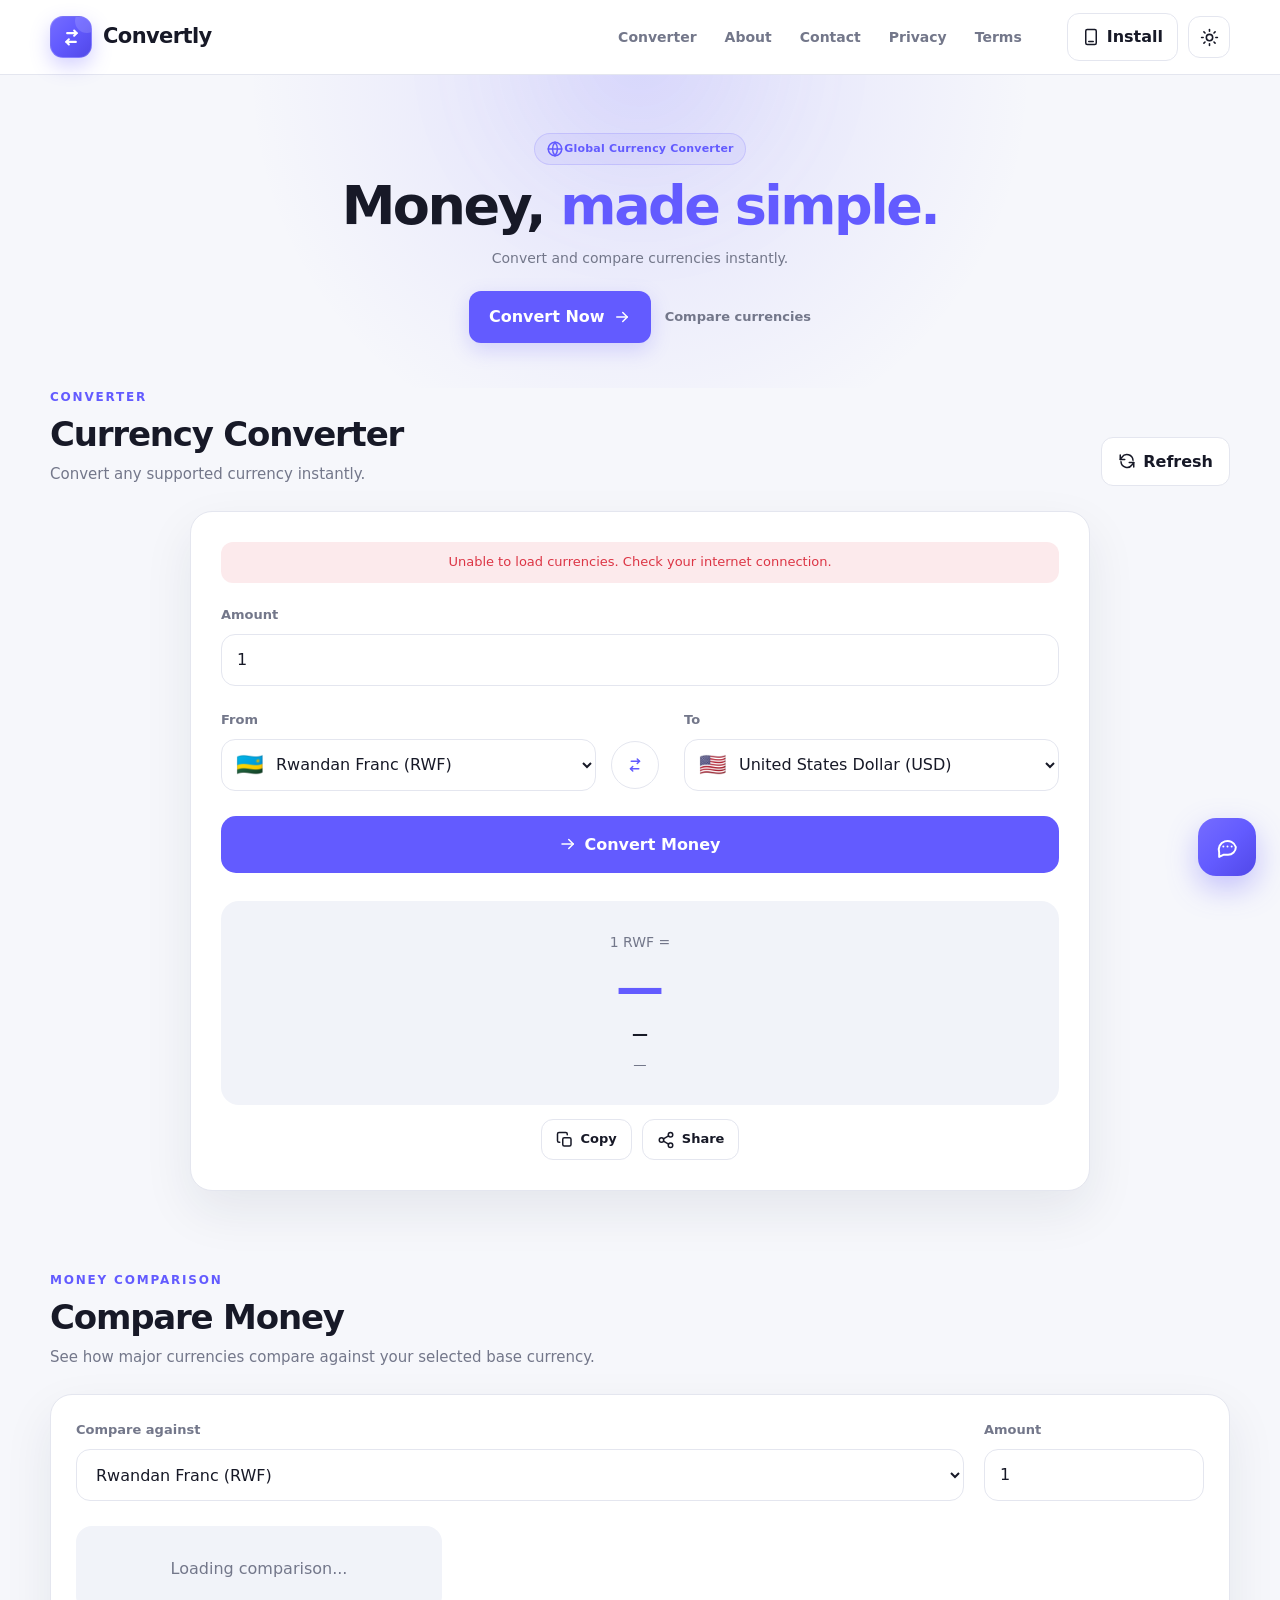
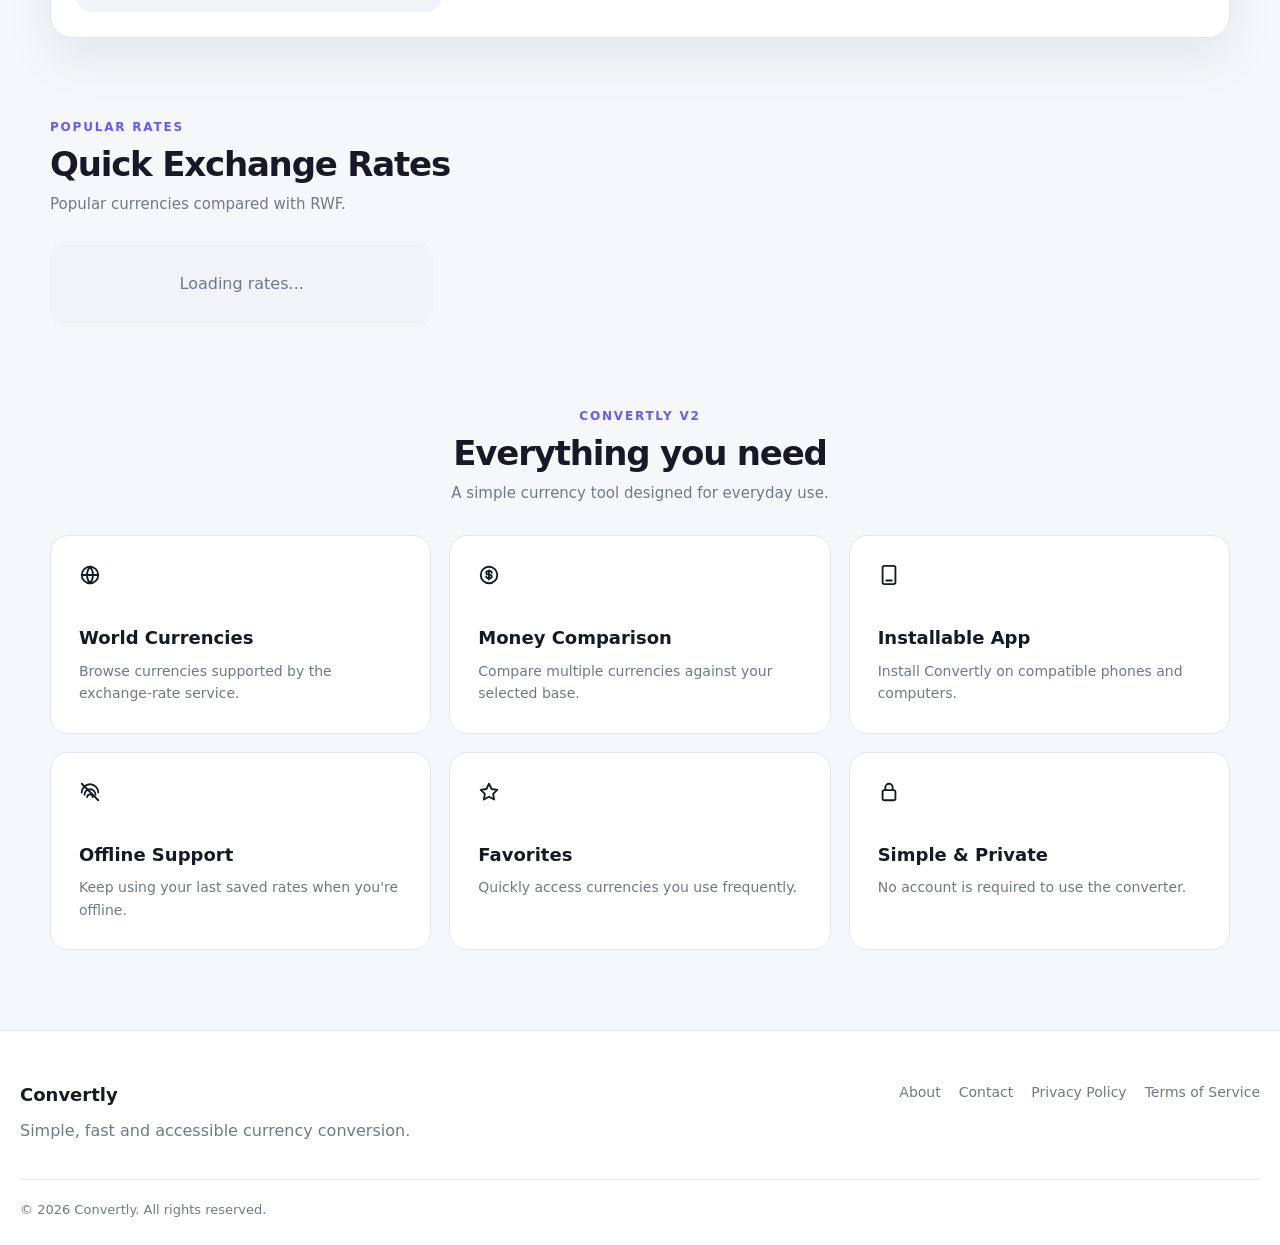
==== index.html @ 61e35a3c "Add files via upload" ====
<!DOCTYPE html>
<html lang="en">
<head>
    <meta charset="UTF-8">
    <meta
        name="viewport"
        content="width=device-width, initial-scale=1.0"
    >

    <title>Convertly — Currency Converter</title>

    <meta
        name="description"
        content="Convert currencies, compare money values and use Convertly offline."
    >

    <meta name="theme-color" content="#635bff">

    <link rel="manifest" href="manifest.json">
    <link rel="stylesheet" href="style.css">
    <link rel="icon" type="image/svg+xml" href="logo.svg">
<link rel="apple-touch-icon" href="logo.svg">


</head>

<body>

    <!-- =========================================================
         HEADER
    ========================================================== -->

    <header class="navbar">

        <div class="nav-container">

            <a href="#" class="brand">

                <span class="brand-icon">

                    <!-- Exchange Icon -->
                    <svg
                        class="icon"
                        viewBox="0 0 24 24"
                        aria-hidden="true"
                    >
                        <path d="M7 7h11l-3-3"></path>
                        <path d="M18 7l-3 3"></path>
                        <path d="M17 17H6l3 3"></path>
                        <path d="M6 17l3-3"></path>
                    </svg>

                </span>

                <span>Convertly</span>

            </a>


            <nav class="nav-links" aria-label="Main navigation">

                <nav class="nav-links" aria-label="Main navigation">
    <a href="index.html">Converter</a>
    <a href="about.html">About</a>
    <a href="contact.html">Contact</a>
    <a href="privacy.html">Privacy</a>
    <a href="terms.html">Terms</a>
</nav>

            </nav>


            <div class="nav-actions">

                <!-- Install -->

                <button
    id="installButton"
    class="install-btn"
    hidden
    type="button"
    aria-label="Install Convertly"
>
    <svg
        class="icon"
        viewBox="0 0 24 24"
        fill="none"
        stroke="currentColor"
        stroke-width="2"
        stroke-linecap="round"
        stroke-linejoin="round"
        aria-hidden="true"
    >
        <rect x="5" y="2" width="14" height="20" rx="2"></rect>
        <path d="M9 18h6"></path>
    </svg>
<link rel="manifest" href="manifest.json">
    <span>Install</span>
</button>


                <!-- Dark Mode -->
<button
    id="themeButton"
    class="icon-button"
    type="button"
    aria-label="Toggle dark mode"
    title="Toggle dark mode"
>
    <svg
        class="theme-icon theme-sun"
        viewBox="0 0 24 24"
        aria-hidden="true"
    >
        <circle cx="12" cy="12" r="4"></circle>

        <path d="M12 2v2"></path>
        <path d="M12 20v2"></path>
        <path d="m4.93 4.93 1.41 1.41"></path>
        <path d="m17.66 17.66 1.41 1.41"></path>
        <path d="M2 12h2"></path>
        <path d="M20 12h2"></path>
        <path d="m6.34 17.66-1.41 1.41"></path>
        <path d="m19.07 4.93-1.41 1.41"></path>
    </svg>

    <svg
        class="theme-icon theme-moon"
        viewBox="0 0 24 24"
        aria-hidden="true"
    >
        <path
            d="M21 12.79A9 9 0 1 1 11.21 3
            7 7 0 0 0 21 12.79Z"
        ></path>
    </svg>
</button>
        </div>

    </header>


    <!-- =========================================================
         HERO
    ========================================================== -->

    <section class="hero">

        <div class="hero-content">

            <span class="hero-badge">

                <!-- Globe Icon -->

                <svg
                    class="icon"
                    viewBox="0 0 24 24"
                    aria-hidden="true"
                >
                    <circle
                        cx="12"
                        cy="12"
                        r="9"
                    ></circle>

                    <path d="M3 12h18"></path>

                    <path
                        d="M12 3a14 14 0 0 1 0 18"
                    ></path>

                    <path
                        d="M12 3a14 14 0 0 0 0 18"
                    ></path>
                </svg>

                <span>
                    Global Currency Converter
                </span>

            </span>


            <h1>
                Money,
                <span>made simple.</span>
            </h1>


            <p>
                Convert and compare currencies instantly.
            </p>


            <div class="hero-actions">

                <a
                    href="#converter"
                    class="hero-button"
                >

                    <span>
                        Convert Now
                    </span>

                    <!-- Arrow -->

                    <svg
                        class="icon"
                        viewBox="0 0 24 24"
                        aria-hidden="true"
                    >
                        <path d="M5 12h14"></path>
                        <path d="m13 6 6 6-6 6"></path>
                    </svg>

                </a>


                <a
                    href="#comparison"
                    class="hero-link"
                >
                    Compare currencies
                </a>

            </div>

        </div>

    </section>


    <!-- =========================================================
         MAIN
    ========================================================== -->

    <main>


        <!-- =====================================================
             CONVERTER
        ====================================================== -->

        <section
            id="converter"
            class="section"
        >

            <div class="section-heading">

                <div>

                    <span class="section-label">
                        CONVERTER
                    </span>

                    <h2>
                        Currency Converter
                    </h2>

                    <p>
                        Convert any supported currency instantly.
                    </p>

                </div>


                <!-- Refresh -->

                <button
                    id="refreshButton"
                    class="secondary-button"
                    type="button"
                >

                    <svg
                        class="icon"
                        viewBox="0 0 24 24"
                        aria-hidden="true"
                    >
                        <path
                            d="M20 11a8.1 8.1 0 0 0-14.8-4L3 10"
                        ></path>

                        <path d="M3 4v6h6"></path>

                        <path
                            d="M4 13a8.1 8.1 0 0 0 14.8 4L21 14"
                        ></path>

                        <path d="M21 20v-6h-6"></path>
                    </svg>

                    <span>
                        Refresh
                    </span>

                </button>

            </div>


            <div class="converter-card">


                <!-- STATUS -->

                <div
                    id="status"
                    class="status"
                    aria-live="polite"
                >
                    Loading currencies...
                </div>


                <!-- AMOUNT -->

                <div class="input-group">

                    <label for="amount">
                        Amount
                    </label>

                    <input
                        id="amount"
                        type="number"
                        min="0"
                        step="any"
                        value="1"
                        placeholder="Enter amount"
                        autocomplete="off"
                    >

                </div>


                <!-- CURRENCY ROW -->

                <div class="currency-row">


                    <!-- FROM -->

                    <div class="currency-box">

                        <label for="fromCurrency">
                            From
                        </label>

                        <div class="currency-select">

                            <span
                                id="fromFlag"
                                class="currency-flag"
                                aria-hidden="true"
                            >
                                🇷🇼
                            </span>

                            <select id="fromCurrency">

                                <option value="RWF">
                                    Rwandan Franc (RWF)
                                </option>

                            </select>

                        </div>

                    </div>


                    <!-- SWAP -->

                    <button
                        id="swapButton"
                        class="swap-button"
                        type="button"
                        aria-label="Swap currencies"
                        title="Swap currencies"
                    >

                        <svg
                            class="icon"
                            viewBox="0 0 24 24"
                            aria-hidden="true"
                        >

                            <path
                                d="M7 7h11l-3-3"
                            ></path>

                            <path
                                d="M18 7l-3 3"
                            ></path>

                            <path
                                d="M17 17H6l3 3"
                            ></path>

                            <path
                                d="M6 17l3-3"
                            ></path>

                        </svg>

                    </button>


                    <!-- TO -->

                    <div class="currency-box">

                        <label for="toCurrency">
                            To
                        </label>

                        <div class="currency-select">

                            <span
                                id="toFlag"
                                class="currency-flag"
                                aria-hidden="true"
                            >
                                🇺🇸
                            </span>

                            <select id="toCurrency">

                                <option value="USD">
                                    United States Dollar (USD)
                                </option>

                            </select>

                        </div>

                    </div>

                </div>


                <!-- CONVERT BUTTON -->

                <button
                    id="convertButton"
                    class="primary-button"
                    type="button"
                >

                    <svg
                        class="icon"
                        viewBox="0 0 24 24"
                        aria-hidden="true"
                    >
                        <path d="M4 12h15"></path>
                        <path d="m13 6 6 6-6 6"></path>
                    </svg>

                    <span>
                        Convert Money
                    </span>

                </button>


                <!-- RESULT -->

                <div class="result-card">

                    <span id="resultLabel">
                        1 RWF =
                    </span>

                    <strong id="result">
                        —
                    </strong>

                    <span
                        id="rate"
                        class="rate-text"
                    >
                        —
                    </span>

                    <small id="updated">
                        —
                    </small>

                </div>


                <!-- COPY / SHARE -->

                <div class="result-actions">


                    <!-- Copy -->

                    <button
                        id="copyButton"
                        class="small-button"
                        type="button"
                    >

                        <svg
                            class="icon"
                            viewBox="0 0 24 24"
                            aria-hidden="true"
                        >
                            <rect
                                x="9"
                                y="9"
                                width="11"
                                height="11"
                                rx="2"
                            ></rect>

                            <path
                                d="M5 15H4a2 2 0 0 1-2-2V4
                                a2 2 0 0 1 2-2h9
                                a2 2 0 0 1 2 2v1"
                            ></path>
                        </svg>

                        <span>
                            Copy
                        </span>

                    </button>


                    <!-- Share -->

                    <button
                        id="shareButton"
                        class="small-button"
                        type="button"
                    >

                        <svg
                            class="icon"
                            viewBox="0 0 24 24"
                            aria-hidden="true"
                        >

                            <circle
                                cx="18"
                                cy="5"
                                r="3"
                            ></circle>

                            <circle
                                cx="6"
                                cy="12"
                                r="3"
                            ></circle>

                            <circle
                                cx="18"
                                cy="19"
                                r="3"
                            ></circle>

                            <path
                                d="m8.6 13.5 6.8 4"
                            ></path>

                            <path
                                d="m15.4 6.5-6.8 4"
                            ></path>

                        </svg>

                        <span>
                            Share
                        </span>

                    </button>

                </div>

            </div>

        </section>
<!-- AI Currency Assistant -->
<button
    id="chatToggle"
    class="chat-toggle"
    type="button"
    aria-label="Open Currency Assistant"
    title="Currency Assistant"
>
    <svg viewBox="0 0 24 24" aria-hidden="true">
        <path d="M20 11.5a7.5 7.5 0 0 1-7.5 7.5H8l-4 2v-4.2A7.5 7.5 0 1 1 20 11.5Z"></path>
        <path d="M8 11h.01"></path>
        <path d="M12 11h.01"></path>
        <path d="M16 11h.01"></path>
    </svg>
</button>

<aside
    id="chatbot"
    class="chatbot"
    aria-label="Global Currency Assistant"
    aria-hidden="true"
>
    <div class="chat-header">
        <div class="chat-header-info">
            <div class="chat-avatar">GC</div>
            <div>
                <strong>Currency Assistant</strong>
                <span>Live currency help</span>
            </div>
        </div>

        <button
            id="chatClose"
            class="chat-close"
            type="button"
            aria-label="Close chat"
        >
            <svg viewBox="0 0 24 24" aria-hidden="true">
                <path d="M6 6l12 12"></path>
                <path d="M18 6L6 18"></path>
            </svg>
        </button>
    </div>

    <div
        id="chatMessages"
        class="chat-messages"
        aria-live="polite"
    >
        <div class="chat-message bot">
            <div class="message-avatar">GC</div>
            <div class="message-content">
                <p>
                    Hello. I'm your Currency Assistant.
                    Ask me something like:
                </p>

                <div class="quick-question-list">
                    <button type="button" data-question="100 USD to RWF">
                        100 USD to RWF
                    </button>

                    <button type="button" data-question="What is EUR?">
                        What is EUR?
                    </button>

                    <button
                        type="button"
                        data-question="What is the currency of Japan?"
                    >
                        Currency of Japan
                    </button>

                    <button
                        type="button"
                        data-question="How do exchange rates work?"
                    >
                        How do exchange rates work?
                    </button>
                </div>
            </div>
        </div>
    </div>

    <div class="chat-input-area">
        <form id="chatForm" class="chat-form">
            <input
                id="chatInput"
                type="text"
                placeholder="Ask about currencies..."
                autocomplete="off"
                maxlength="500"
            />

            <button
                id="chatSend"
                type="submit"
                aria-label="Send message"
                title="Send message"
            >
                <svg viewBox="0 0 24 24" aria-hidden="true">
                    <path d="M22 2 11 13"></path>
                    <path d="m22 2-7 20-4-9-9-4Z"></path>
                </svg>
            </button>
        </form>

        <div class="chat-powered">
            Global Currency Converter
        </div>
    </div>
</aside>

        <!-- =====================================================
             MONEY COMPARISON
        ====================================================== -->

        <section
            id="comparison"
            class="section"
        >

            <div class="section-heading">

                <div>

                    <span class="section-label">
                        MONEY COMPARISON
                    </span>

                    <h2>
                        Compare Money
                    </h2>

                    <p>
                        See how major currencies compare against
                        your selected base currency.
                    </p>

                </div>

            </div>


            <div class="comparison-card">


                <div class="comparison-toolbar">


                    <!-- Comparison Currency -->

                    <div class="comparison-base">

                        <label for="comparisonCurrency">
                            Compare against
                        </label>

                        <div class="comparison-select-wrapper">

                            <select id="comparisonCurrency">

                                <option value="RWF">
                                    Rwandan Franc (RWF)
                                </option>

                            </select>

                        </div>

                    </div>


                    <!-- Comparison Amount -->

                    <div class="comparison-amount">

                        <label for="comparisonAmount">
                            Amount
                        </label>

                        <input
                            id="comparisonAmount"
                            type="number"
                            min="0"
                            step="any"
                            value="1"
                            placeholder="Enter amount"
                            autocomplete="off"
                        >

                    </div>

                </div>


                <div
                    id="comparisonGrid"
                    class="comparison-grid"
                >

                    <div class="loading-card">
                        Loading comparison...
                    </div>

                </div>

            </div>

        </section>


        <!-- =====================================================
             QUICK RATES
        ====================================================== -->

        <section
            id="rates"
            class="section"
        >

            <div class="section-heading">

                <div>

                    <span class="section-label">
                        POPULAR RATES
                    </span>

                    <h2>
                        Quick Exchange Rates
                    </h2>

                    <p>
                        Popular currencies compared with RWF.
                    </p>

                </div>

            </div>


            <div
                id="quickRates"
                class="quick-rates-grid"
            >

                <div class="loading-card">
                    Loading rates...
                </div>

            </div>

        </section>


        <!-- =====================================================
             FEATURES
        ====================================================== -->

        <section class="section features-section">


            <div class="section-heading centered">

                <span class="section-label">
                    CONVERTLY V2
                </span>

                <h2>
                    Everything you need
                </h2>

                <p>
                    A simple currency tool designed for everyday use.
                </p>

            </div>


            <div class="features-grid">


                <!-- World Currencies -->

                <article class="feature-card">

                    <span class="feature-icon">

                        <svg
                            class="icon"
                            viewBox="0 0 24 24"
                            aria-hidden="true"
                        >

                            <circle
                                cx="12"
                                cy="12"
                                r="9"
                            ></circle>

                            <path d="M3 12h18"></path>

                            <path
                                d="M12 3a14 14 0 0 1 0 18"
                            ></path>

                            <path
                                d="M12 3a14 14 0 0 0 0 18"
                            ></path>

                        </svg>

                    </span>

                    <h3>
                        World Currencies
                    </h3>

                    <p>
                        Browse currencies supported by the
                        exchange-rate service.
                    </p>

                </article>


                <!-- Money Comparison -->

                <article class="feature-card">

                    <span class="feature-icon">

                        <svg
                            class="icon"
                            viewBox="0 0 24 24"
                            aria-hidden="true"
                        >

                            <circle
                                cx="12"
                                cy="12"
                                r="9"
                            ></circle>

                            <path d="M12 7v10"></path>

                            <path
                                d="M15 9.5c0-1.1-1.3-2-3-2
                                s-3 .9-3 2 1.3 2 3 2
                                3 .9 3 2-1.3 2-3 2
                                -3-.9-3-2"
                            ></path>

                        </svg>

                    </span>

                    <h3>
                        Money Comparison
                    </h3>

                    <p>
                        Compare multiple currencies against
                        your selected base.
                    </p>

                </article>


                <!-- Installable App -->

                <article class="feature-card">

                    <span class="feature-icon">

                        <svg
                            class="icon"
                            viewBox="0 0 24 24"
                            aria-hidden="true"
                        >

                            <rect
                                x="5"
                                y="2"
                                width="14"
                                height="20"
                                rx="2"
                            ></rect>

                            <path d="M9 18h6"></path>

                        </svg>

                    </span>

                    <h3>
                        Installable App
                    </h3>

                    <p>
                        Install Convertly on compatible phones
                        and computers.
                    </p>

                </article>


                <!-- Offline Support -->

                <article class="feature-card">

                    <span class="feature-icon">

                        <svg
                            class="icon"
                            viewBox="0 0 24 24"
                            aria-hidden="true"
                        >

                            <path
                                d="M3 12.5a9 9 0 0 1 18 0"
                            ></path>

                            <path
                                d="M6 15a6 6 0 0 1 12 0"
                            ></path>

                            <path
                                d="M9 17.5a3 3 0 0 1 6 0"
                            ></path>

                            <path
                                d="M3 3l18 18"
                            ></path>

                        </svg>

                    </span>

                    <h3>
                        Offline Support
                    </h3>

                    <p>
                        Keep using your last saved rates
                        when you're offline.
                    </p>

                </article>


                <!-- Favorites -->

                <article class="feature-card">

                    <span class="feature-icon">

                        <svg
                            class="icon"
                            viewBox="0 0 24 24"
                            aria-hidden="true"
                        >

                            <path
                                d="m12 3 2.8 5.7
                                6.2.9-4.5 4.4
                                1.1 6.2-5.6-3
                                -5.6 3 1.1-6.2
                                L3 9.6l6.2-.9L12 3Z"
                            ></path>

                        </svg>

                    </span>

                    <h3>
                        Favorites
                    </h3>

                    <p>
                        Quickly access currencies you use
                        frequently.
                    </p>

                </article>


                <!-- Privacy -->

                <article class="feature-card">

                    <span class="feature-icon">

                        <svg
                            class="icon"
                            viewBox="0 0 24 24"
                            aria-hidden="true"
                        >

                            <rect
                                x="5"
                                y="10"
                                width="14"
                                height="11"
                                rx="2"
                            ></rect>

                            <path
                                d="M8 10V7a4 4 0 0 1 8 0v3"
                            ></path>

                        </svg>

                    </span>

                    <h3>
                        Simple &amp; Private
                    </h3>

                    <p>
                        No account is required to use
                        the converter.
                    </p>

                </article>

            </div>

        </section>

    </main>


    <!-- =========================================================
         FOOTER
    ========================================================== -->
<footer class="site-footer">

    <div class="footer-inner">

        <div>
            <strong>Convertly</strong>
            <p>
                Simple, fast and accessible currency conversion.
            </p>
        </div>

        <nav class="footer-links" aria-label="Footer navigation">
            <a href="about.html">About</a>
            <a href="contact.html">Contact</a>
            <a href="privacy.html">Privacy Policy</a>
            <a href="terms.html">Terms of Service</a>
        </nav>

    </div>

    <div class="footer-bottom">
        <span>
            © <span id="year"></span> Convertly. All rights reserved.
        </span>
    </div>

</footer>

    <!-- =========================================================
         JAVASCRIPT
    ========================================================== -->

    <script src="script.js"></script>

</body>
</html>
---- style.css ----
/* =========================================================
   CONVERTLY V2
   MAIN STYLES
========================================================= */

:root {

    --primary: #635bff;
    --primary-dark: #5148e8;

    --background: #f6f7fb;
    --surface: #ffffff;
    --surface-2: #f1f3f9;

    --text: #171927;
    --muted: #73778a;

    --border: #e4e6ef;

    --success: #159957;
    --danger: #dc3545;

    --shadow:
        0 20px 50px rgba(31, 35, 58, 0.08);

    --radius: 22px;

    --max-width: 1180px;
}

/* =========================================================
   CONVERTLY V2
   MAIN STYLES
========================================================= */

:root {
    --primary: #635bff;
    --primary-dark: #5148e8;

    --background: #f6f7fb;
    --surface: #ffffff;
    --surface-2: #f1f3f9;

    --text: #171927;
    --muted: #73778a;
    --border: #e4e6ef;

    --success: #159957;
    --danger: #dc3545;

    --shadow:
        0 20px 50px rgba(31, 35, 58, 0.08);

    --radius: 22px;
    --max-width: 1180px;
}


/* =========================================================
   DARK MODE COLORS
========================================================= */

body.dark {
    --background: #0d0f17;
    --surface: #151823;
    --surface-2: #1d2130;

    --text: #f5f7ff;
    --muted: #a5a9bb;
    --border: #2b3040;

    --success: #32d583;
    --danger: #ff5c6c;

    --shadow:
        0 20px 60px rgba(0, 0, 0, 0.35);
}
/* =========================================================
   THEME TOGGLE
========================================================= */

.icon-button {
    width: 42px;
    height: 42px;
    display: grid;
    place-items: center;

    border: 1px solid var(--border);
    border-radius: 12px;

    background: var(--surface);
    color: var(--text);

    cursor: pointer;

    transition:
        background .2s ease,
        border-color .2s ease,
        color .2s ease,
        transform .2s ease;
}

.icon-button:hover {
    background: var(--surface-2);
    border-color: var(--primary);
    color: var(--primary);
    transform: translateY(-1px);
}

.theme-icon {
    width: 19px;
    height: 19px;

    fill: none;
    stroke: currentColor;
    stroke-width: 2;
    stroke-linecap: round;
    stroke-linejoin: round;
}


/* LIGHT MODE */

.theme-moon {
    display: none;
}

.theme-sun {
    display: block;
}


/* DARK MODE */

body.dark .theme-sun {
    display: none;
}

body.dark .theme-moon {
    display: block;
}


@media (max-width: 650px) {

    .icon-button {
        width: 38px;
        height: 38px;
        border-radius: 11px;
    }

    .theme-icon {
        width: 18px;
        height: 18px;
    }

}


/* =========================================================
   RESET
========================================================= */

* {
    box-sizing: border-box;
    margin: 0;
    padding: 0;
}


html {
    scroll-behavior: smooth;
}


body {

    font-family:
        Inter,
        ui-sans-serif,
        system-ui,
        -apple-system,
        BlinkMacSystemFont,
        "Segoe UI",
        sans-serif;

    background: var(--background);

    color: var(--text);

    line-height: 1.6;

    transition:
        background 0.25s ease,
        color 0.25s ease;
}


button,
input,
select {
    font: inherit;
}


button {
    cursor: pointer;
}


a {
    color: inherit;
    text-decoration: none;
}


/* =========================================================
   NAVBAR
========================================================= */

.navbar {

    position: sticky;

    top: 0;

    z-index: 100;

    background:
        color-mix(
            in srgb,
            var(--surface) 92%,
            transparent
        );

    backdrop-filter: blur(18px);

    border-bottom:
        1px solid var(--border);
}


.nav-container {

    width: min(
        calc(100% - 40px),
        var(--max-width)
    );

    min-height: 74px;

    margin: auto;

    display: flex;

    align-items: center;

    justify-content: space-between;

    gap: 25px;
}


.brand {

    display: flex;

    align-items: center;

    gap: 10px;

    font-size: 21px;

    font-weight: 800;

    letter-spacing: -0.5px;
}


.brand-icon {

    width: 38px;

    height: 38px;

    display: grid;

    place-items: center;

    background: var(--primary);

    border-radius: 12px;

    color: white;
}


.nav-links {

    display: flex;

    gap: 28px;

    margin-left: auto;

    margin-right: 10px;
}


.nav-links a {

    color: var(--muted);

    font-weight: 600;

    font-size: 14px;

    transition: 0.2s ease;
}


.nav-links a:hover {
    color: var(--primary);
}


.nav-actions {

    display: flex;

    align-items: center;

    gap: 10px;
}


.icon-button,
.install-btn,
.secondary-button,
.small-button {

    border: 1px solid var(--border);

    background: var(--surface);

    color: var(--text);

    border-radius: 12px;

    transition: 0.2s ease;
}


.icon-button {

    width: 42px;

    height: 42px;

    display: grid;

    place-items: center;
}


.install-btn {

    padding: 10px 14px;

    font-weight: 700;
}


.icon-button:hover,
.install-btn:hover,
.secondary-button:hover,
.small-button:hover {

    border-color: var(--primary);

    color: var(--primary);

    transform: translateY(-1px);
}


/* =====================================================
   COOL COMPACT HERO
===================================================== */

.hero {
    position: relative;

    padding: 58px 20px 45px;

    overflow: hidden;

    text-align: center;

    background:
        radial-gradient(
            circle at 50% 0%,
            rgba(99, 91, 255, 0.14),
            transparent 55%
        );
}


/* subtle background glow */

.hero::before {
    content: "";

    position: absolute;

    width: 260px;
    height: 260px;

    top: -150px;
    left: 50%;

    transform: translateX(-50%);

    background: #635bff;

    opacity: 0.08;

    filter: blur(70px);

    border-radius: 50%;

    pointer-events: none;
}


.hero-content {
    position: relative;

    max-width: 680px;

    margin: auto;
}


/* BADGE */

.hero-badge {
    display: inline-flex;

    align-items: center;

    padding: 6px 11px;

    margin-bottom: 14px;

    border: 1px solid
        rgba(99, 91, 255, 0.18);

    border-radius: 999px;

    background:
        rgba(99, 91, 255, 0.07);

    color: var(--primary);

    font-size: 11px;

    font-weight: 700;

    letter-spacing: 0.2px;
}


/* TITLE */

.hero h1 {
    margin: 0;

    font-size: clamp(
        34px,
        5vw,
        54px
    );

    line-height: 1;

    letter-spacing: -2.5px;

    font-weight: 850;

    color: var(--text);
}


.hero h1 span {
    display: inline;

    color: var(--primary);
}


/* DESCRIPTION */

.hero p {
    max-width: 450px;

    margin: 14px auto 0;

    color: var(--muted);

    font-size: 14px;

    line-height: 1.6;
}


/* ACTIONS */

.hero-actions {
    display: flex;

    justify-content: center;

    align-items: center;

    gap: 14px;

    margin-top: 22px;
}


.hero-button {
    display: inline-flex;

    align-items: center;

    justify-content: center;

    padding: 10px 17px;

    border-radius: 10px;

    background: var(--primary);

    color: white;

    text-decoration: none;

    font-size: 13px;

    font-weight: 700;

    box-shadow:
        0 7px 20px
        rgba(99, 91, 255, 0.22);

    transition: 0.2s ease;
}


.hero-button:hover {
    transform: translateY(-2px);

    box-shadow:
        0 10px 25px
        rgba(99, 91, 255, 0.3);
}


.hero-link {
    color: var(--muted);

    text-decoration: none;

    font-size: 13px;

    font-weight: 600;

    transition: 0.2s ease;
}


.hero-link:hover {
    color: var(--primary);
}


/* =====================================================
   MOBILE
===================================================== */

@media (max-width: 650px) {

    .hero {
        padding: 40px 16px 32px;
    }


    .hero-badge {
        font-size: 10px;

        padding: 5px 9px;

        margin-bottom: 12px;
    }


    .hero h1 {
        font-size: 38px;

        letter-spacing: -1.8px;
    }


    .hero p {
        margin-top: 11px;

        font-size: 13px;
    }


    .hero-actions {
        margin-top: 18px;

        gap: 11px;
    }


    .hero-button {
        padding: 9px 14px;

        font-size: 12px;
    }


    .hero-link {
        font-size: 12px;
    }

}
/* =========================================================
   SECTIONS
========================================================= */

.section {

    width: min(
        calc(100% - 40px),
        var(--max-width)
    );

    margin:
        0 auto
        80px;
}


.section-heading {

    display: flex;

    align-items: flex-end;

    justify-content: space-between;

    gap: 30px;

    margin-bottom: 25px;
}


.section-heading.centered {

    display: block;

    text-align: center;
}


.section-label {

    display: block;

    color: var(--primary);

    font-size: 12px;

    font-weight: 900;

    letter-spacing: 1.8px;

    margin-bottom: 8px;
}


.section-heading h2 {

    font-size: 34px;

    line-height: 1.15;

    letter-spacing: -1.2px;

    margin-bottom: 8px;
}


.section-heading p {

    color: var(--muted);

    font-size: 15px;
}


/* =========================================================
   BUTTONS
========================================================= */

.primary-button {

    width: 100%;

    border: 0;

    padding: 16px 20px;

    border-radius: 15px;

    background: var(--primary);

    color: white;

    font-weight: 800;

    margin-top: 25px;

    transition: 0.2s ease;
}


.primary-button:hover {

    background: var(--primary-dark);

    transform: translateY(-1px);
}


.secondary-button {

    padding: 11px 16px;

    font-weight: 700;
}


.small-button {

    padding: 9px 14px;

    font-size: 13px;

    font-weight: 700;
}


/* =========================================================
   STATUS
========================================================= */

.status {

    padding: 10px 14px;

    border-radius: 12px;

    background: var(--surface-2);

    color: var(--muted);

    font-size: 13px;

    margin-bottom: 22px;

    text-align: center;
}


.status.success {

    color: var(--success);

    background:
        rgba(21, 153, 87, 0.1);
}


.status.error {

    color: var(--danger);

    background:
        rgba(220, 53, 69, 0.1);
}


/* =========================================================
   CONVERTER
========================================================= */

.converter-card {

    max-width: 900px;

    margin: auto;

    background: var(--surface);

    border:
        1px solid var(--border);

    border-radius: var(--radius);

    padding: 30px;

    box-shadow: var(--shadow);
}


.input-group {

    margin-bottom: 24px;
}


.input-group label,
.currency-box label,
.comparison-toolbar label {

    display: block;

    color: var(--muted);

    font-size: 13px;

    font-weight: 700;

    margin-bottom: 8px;
}


input,
select {

    width: 100%;

    min-height: 52px;

    padding: 0 15px;

    border:
        1px solid var(--border);

    border-radius: 14px;

    outline: none;

    background: var(--surface);

    color: var(--text);

    transition: 0.2s ease;
}


input:focus,
select:focus {

    border-color: var(--primary);

    box-shadow:
        0 0 0 4px
        rgba(99, 91, 255, 0.1);
}


.currency-row {

    display: grid;

    grid-template-columns:
        1fr
        58px
        1fr;

    align-items: end;

    gap: 15px;
}


.currency-select {

    position: relative;
}


.currency-select select {

    padding-left: 50px;

    appearance: auto;
}


.currency-flag {

    position: absolute;

    z-index: 2;

    left: 15px;

    top: 50%;

    transform: translateY(-50%);

    font-size: 22px;

    pointer-events: none;
}


.swap-button {

    width: 48px;

    height: 48px;

    margin-bottom: 2px;

    border:
        1px solid var(--border);

    background: var(--surface);

    color: var(--primary);

    border-radius: 50%;

    font-size: 23px;

    font-weight: 900;

    transition: 0.25s ease;
}


.swap-button:hover {

    transform: rotate(180deg);

    background: var(--primary);

    color: white;
}


/* =========================================================
   RESULT
========================================================= */

.result-card {

    margin-top: 28px;

    padding: 30px;

    text-align: center;

    background: var(--surface-2);

    border-radius: 18px;
}


.result-card span:first-child {

    display: block;

    color: var(--muted);

    font-size: 14px;

    margin-bottom: 7px;
}


.result-card strong {

    display: block;

    font-size:
        clamp(30px, 6vw, 48px);

    line-height: 1.1;

    color: var(--primary);

    word-break: break-word;
}


.rate-text {

    display: block;

    color: var(--text);

    font-weight: 700;

    margin-top: 8px;
}


.result-card small {

    display: block;

    color: var(--muted);

    margin-top: 7px;
}


.result-actions {

    display: flex;

    justify-content: center;

    gap: 10px;

    margin-top: 14px;
}


/* =========================================================
   COMPARISON
========================================================= */

.comparison-card {

    background: var(--surface);

    border:
        1px solid var(--border);

    border-radius: var(--radius);

    padding: 25px;

    box-shadow: var(--shadow);
}


.comparison-toolbar {

    display: grid;

    grid-template-columns: 1fr 220px;

    gap: 20px;

    margin-bottom: 25px;
}


.comparison-grid {

    display: grid;

    grid-template-columns:
        repeat(3, 1fr);

    gap: 15px;
}


.comparison-item {

    padding: 20px;

    background: var(--surface-2);

    border-radius: 16px;

    border:
        1px solid transparent;

    transition: 0.2s ease;
}


.comparison-item:hover {

    border-color: var(--primary);

    transform: translateY(-2px);
}


.comparison-top {

    display: flex;

    align-items: center;

    gap: 10px;

    margin-bottom: 15px;
}


.comparison-flag {

    font-size: 25px;
}


.comparison-name {

    font-weight: 800;

    font-size: 14px;
}


.comparison-code {

    color: var(--muted);

    font-size: 12px;
}


.comparison-value {

    font-size: 20px;

    font-weight: 900;
}


.comparison-rate {

    color: var(--muted);

    font-size: 12px;

    margin-top: 3px;
}


.loading-card {

    padding: 30px;

    background: var(--surface-2);

    border-radius: 16px;

    color: var(--muted);

    text-align: center;
}


/* =========================================================
   QUICK RATES
========================================================= */

.quick-rates-grid {

    display: grid;

    grid-template-columns:
        repeat(3, 1fr);

    gap: 15px;
}


.rate-card {

    background: var(--surface);

    border:
        1px solid var(--border);

    border-radius: 18px;

    padding: 20px;

    transition: 0.2s ease;
}


.rate-card:hover {

    transform: translateY(-3px);

    box-shadow: var(--shadow);
}


.rate-card-header {

    display: flex;

    align-items: center;

    gap: 10px;

    margin-bottom: 15px;
}


.rate-card-flag {

    font-size: 26px;
}


.rate-card-name {

    font-weight: 800;
}


.rate-card-code {

    color: var(--muted);

    font-size: 12px;
}


.rate-card-value {

    font-size: 20px;

    font-weight: 900;
}


.rate-card-date {

    color: var(--muted);

    font-size: 12px;

    margin-top: 5px;
}


/* =========================================================
   FEATURES
========================================================= */

.features-grid {

    display: grid;

    grid-template-columns:
        repeat(3, 1fr);

    gap: 18px;

    margin-top: 30px;
}


.feature-card {

    padding: 28px;

    background: var(--surface);

    border:
        1px solid var(--border);

    border-radius: 18px;

    transition: 0.2s ease;
}


.feature-card:hover {

    transform: translateY(-3px);

    box-shadow: var(--shadow);
}


.feature-card > span {

    font-size: 32px;

    display: block;

    margin-bottom: 16px;
}


.feature-card h3 {

    margin-bottom: 7px;

    font-size: 18px;
}


.feature-card p {

    color: var(--muted);

    font-size: 14px;
}


/* =========================================================
   FOOTER
========================================================= */

.footer {

    border-top:
        1px solid var(--border);

    padding: 35px 20px;

    background: var(--surface);
}


.footer-content {

    width: min(
        100%,
        var(--max-width)
    );

    margin: auto;

    display: flex;

    justify-content: space-between;

    gap: 20px;
}


.footer p {

    color: var(--muted);

    font-size: 13px;

    margin-top: 5px;
}


.footer-right {

    display: flex;

    align-items: center;

    gap: 20px;

    color: var(--muted);

    font-size: 13px;
}


/* =========================================================
   RESPONSIVE
========================================================= */

@media (max-width: 850px) {

    .nav-links {
        display: none;
    }

    .comparison-grid,
    .quick-rates-grid,
    .features-grid {

        grid-template-columns:
            repeat(2, 1fr);
    }

    .comparison-toolbar {

        grid-template-columns:
            1fr;
    }

}


@media (max-width: 650px) {

    .nav-container {

        width:
            calc(100% - 25px);

        min-height: 65px;
    }


    .brand {

        font-size: 18px;
    }


    .install-btn {

        padding:
            9px 10px;

        font-size: 12px;
    }


    .hero {

        padding:
            70px 15px
            50px;
    }


    .hero h1 {

        letter-spacing:
            -2.5px;
    }


    .section {

        width:
            calc(100% - 25px);

        margin-bottom:
            60px;
    }


    .section-heading {

        align-items: flex-start;

        flex-direction: column;
    }


    .converter-card,
    .comparison-card {

        padding: 18px;
    }


    .currency-row {

        grid-template-columns:
            1fr;
    }


    .swap-button {

        margin:
            -2px auto;

        transform:
            rotate(90deg);
    }


    .swap-button:hover {

        transform:
            rotate(270deg);
    }


    .comparison-grid,
    .quick-rates-grid,
    .features-grid {

        grid-template-columns:
            1fr;
    }


    .footer-content {

        flex-direction: column;
    }


    .footer-right {

        flex-direction: column;

        align-items: flex-start;

        gap: 5px;
    }

}
/* =========================================================
   MONEY COMPARISON EXPANDABLE MENU
========================================================= */

.comparison-select-wrapper {
    position: relative;
}


.comparison-menu-button {

    width: 100%;

    min-height: 58px;

    padding: 8px 15px;

    display: flex;

    align-items: center;

    gap: 12px;

    border: 1px solid var(--border);

    border-radius: 14px;

    background: var(--surface);

    color: var(--text);

    cursor: pointer;

    text-align: left;

    transition: 0.2s ease;
}


.comparison-menu-button:hover,
.comparison-menu-button.active {

    border-color: var(--primary);

    box-shadow:
        0 0 0 4px
        rgba(99, 91, 255, 0.08);
}


.comparison-menu-button > span:first-child {

    font-size: 25px;

    flex-shrink: 0;
}


.comparison-menu-button > span:nth-child(2) {

    flex: 1;

    display: flex;

    flex-direction: column;
}


.comparison-menu-button strong {

    font-size: 14px;

    line-height: 1.3;
}


.comparison-menu-button small {

    color: var(--muted);

    font-size: 12px;

    margin-top: 2px;
}


.menu-arrow {

    color: var(--muted);

    font-size: 12px;

    transition: transform 0.2s ease;
}


.comparison-menu-button.active .menu-arrow {

    transform: rotate(180deg);

    color: var(--primary);
}


/* MENU */

.comparison-menu {

    position: absolute;

    z-index: 50;

    top: calc(100% + 8px);

    left: 0;

    width: 100%;

    max-height: 390px;

    overflow: hidden;

    background: var(--surface);

    border:
        1px solid var(--border);

    border-radius: 16px;

    box-shadow: var(--shadow);

    animation:
        comparisonMenuIn
        0.15s ease;
}


@keyframes comparisonMenuIn {

    from {
        opacity: 0;
        transform: translateY(-5px);
    }

    to {
        opacity: 1;
        transform: translateY(0);
    }

}


/* SEARCH */

.comparison-search {

    padding: 12px;

    position: sticky;

    top: 0;

    background: var(--surface);

    border-bottom:
        1px solid var(--border);

    z-index: 2;
}


.comparison-search input {

    min-height: 45px;

    padding-left: 14px;

    background: var(--surface-2);
}


/* CURRENCY LIST */

.comparison-currency-list {

    max-height: 320px;

    overflow-y: auto;

    padding: 6px;
}


.comparison-currency-option {

    width: 100%;

    border: 0;

    background: transparent;

    color: var(--text);

    padding: 11px;

    display: flex;

    align-items: center;

    gap: 12px;

    border-radius: 10px;

    cursor: pointer;

    text-align: left;

    transition: 0.15s ease;
}


.comparison-currency-option:hover {

    background: var(--surface-2);

}


.comparison-currency-option.selected {

    background:
        rgba(99, 91, 255, 0.1);

    color: var(--primary);
}


.comparison-option-flag {

    width: 30px;

    font-size: 22px;

    text-align: center;
}


.comparison-option-info {

    flex: 1;

    display: flex;

    flex-direction: column;
}


.comparison-option-name {

    font-size: 13px;

    font-weight: 700;
}


.comparison-option-code {

    color: var(--muted);

    font-size: 11px;
}


.comparison-option-check {

    font-weight: 900;

    color: var(--primary);
}


.comparison-no-results {

    padding: 25px;

    text-align: center;

    color: var(--muted);

    font-size: 13px;
}


/* MOBILE */

@media (max-width: 650px) {

    .comparison-menu {

        position: fixed;

        left: 12px;

        right: 12px;

        top: 120px;

        width: auto;

        max-height: 65vh;
    }

}
.icon {
    width: 18px;
    height: 18px;
    display: block;
    fill: none;
    stroke: currentColor;
    stroke-width: 2;
    stroke-linecap: round;
    stroke-linejoin: round;
    flex-shrink: 0;
}

.brand-icon {
    display: grid;
    place-items: center;
}

.brand-icon .icon {
    width: 17px;
    height: 17px;
}

.install-btn,
.secondary-button,
.primary-button,
.small-button,
.hero-button,
.icon-button,
.swap-button {
    display: inline-flex;
    align-items: center;
    justify-content: center;
    gap: 7px;
}

.feature-icon {
    width: 44px;
    height: 44px;
    display: grid;
    place-items: center;
    border-radius: 12px;
}

.feature-icon .icon {
    width: 22px;
    height: 22px;
}

.status-dot {
    width: 8px;
    height: 8px;
    display: inline-block;
    border-radius: 50%;
    background: #22c55e;
}
/* =========================================================
   CONVERTLY TOP LOGO
========================================================= */

.brand {
    display: flex;
    align-items: center;
    gap: 11px;

    font-size: 21px;
    font-weight: 850;
    letter-spacing: -0.6px;
}

.brand-icon {
    width: 42px;
    height: 42px;

    display: grid;
    place-items: center;

    position: relative;
    overflow: hidden;

    border-radius: 13px;

    background:
        linear-gradient(
            135deg,
            #756cff 0%,
            #635bff 45%,
            #5148e8 100%
        );

    color: #ffffff;

    box-shadow:
        0 8px 20px
        rgba(99, 91, 255, 0.28);

    border:
        1px solid
        rgba(255, 255, 255, 0.18);
}

.brand-icon::before {
    content: "";

    position: absolute;

    width: 24px;
    height: 24px;

    top: -8px;
    right: -8px;

    border-radius: 50%;

    background:
        rgba(255, 255, 255, 0.14);
}

.brand-icon .icon {
    position: relative;
    z-index: 2;

    width: 21px;
    height: 21px;

    stroke-width: 2.3;
}

.brand > span:last-child {
    color: var(--text);
}

@media (max-width: 650px) {

    .brand {
        font-size: 18px;
        gap: 9px;
    }

    .brand-icon {
        width: 38px;
        height: 38px;
        border-radius: 11px;
    }

    .brand-icon .icon {
        width: 19px;
        height: 19px;
    }
}
/* =========================================================
   INFORMATION / LEGAL PAGES
========================================================= */

.info-page {
    min-height: 100vh;
    background: var(--background);
}

.info-hero {
    padding: 80px 20px 55px;
    text-align: center;
}

.info-hero .container {
    max-width: 900px;
    margin: 0 auto;
}

.info-hero h1 {
    max-width: 850px;
    margin: 18px auto;
    font-size: clamp(38px, 6vw, 64px);
    line-height: 1.05;
    letter-spacing: -2.5px;
}

.info-hero p {
    max-width: 680px;
    margin: 0 auto;
    color: var(--muted);
    font-size: 17px;
    line-height: 1.75;
}

.info-section {
    padding: 25px 20px 90px;
}

.info-content {
    max-width: 900px;
    margin: 0 auto;
    display: grid;
    gap: 20px;
}

.info-card {
    background: var(--surface);
    border: 1px solid var(--border);
    border-radius: var(--radius);
    padding: 32px;
    box-shadow: var(--shadow);
}

.info-card h2 {
    margin: 0 0 14px;
    font-size: 23px;
    letter-spacing: -0.4px;
}

.info-card p {
    color: var(--muted);
    line-height: 1.75;
}

.info-card p:last-child {
    margin-bottom: 0;
}


/* =========================================================
   CONTACT
========================================================= */

.contact-layout {
    max-width: 1050px;
    margin: 0 auto;
    display: grid;
    grid-template-columns: 0.85fr 1.15fr;
    gap: 22px;
}

.contact-detail {
    display: flex;
    align-items: flex-start;
    gap: 13px;
    padding: 17px 0;
    border-bottom: 1px solid var(--border);
}

.contact-detail:last-child {
    border-bottom: 0;
}

.contact-detail-icon {
    width: 42px;
    height: 42px;
    flex: 0 0 42px;
    display: grid;
    place-items: center;
    border-radius: 12px;
    background: rgba(99, 91, 255, 0.1);
    color: var(--primary);
}

.contact-detail-icon svg {
    width: 20px;
    height: 20px;
    fill: none;
    stroke: currentColor;
    stroke-width: 2;
    stroke-linecap: round;
    stroke-linejoin: round;
}

.contact-detail strong {
    display: block;
    margin-bottom: 5px;
}

.contact-detail span,
.contact-detail a {
    color: var(--muted);
    line-height: 1.6;
}

.contact-detail a {
    color: var(--primary);
    text-decoration: none;
}

.contact-detail a:hover {
    text-decoration: underline;
}

.form-group {
    margin-bottom: 18px;
}

.form-group label {
    display: block;
    margin-bottom: 8px;
    font-weight: 700;
}

.form-group input,
.form-group textarea {
    width: 100%;
    box-sizing: border-box;
    border: 1px solid var(--border);
    border-radius: 13px;
    background: var(--surface-2);
    color: var(--text);
    padding: 14px 15px;
    font: inherit;
    outline: none;
    transition:
        border-color .2s,
        box-shadow .2s;
}

.form-group input::placeholder,
.form-group textarea::placeholder {
    color: var(--muted);
}

.form-group input:focus,
.form-group textarea:focus {
    border-color: var(--primary);
    box-shadow:
        0 0 0 3px rgba(99, 91, 255, 0.12);
}

.form-group textarea {
    min-height: 160px;
    resize: vertical;
}

.hero-button {
    display: inline-flex;
    align-items: center;
    justify-content: center;
    gap: 8px;
    border: 0;
    border-radius: 12px;
    padding: 13px 20px;
    background: var(--primary);
    color: #fff;
    text-decoration: none;
    font: inherit;
    font-weight: 700;
    cursor: pointer;
    transition:
        background .2s,
        transform .2s;
}

.hero-button:hover {
    background: var(--primary-dark);
    color: #fff;
    transform: translateY(-1px);
}


/* =========================================================
   LEGAL PAGES
========================================================= */

.legal-content {
    width: min(850px, 100%);
    margin: 0 auto;
    padding: 40px;
    background: var(--surface);
    border: 1px solid var(--border);
    border-radius: var(--radius);
    box-shadow: var(--shadow);
}

.legal-updated {
    margin: 0 0 40px;
    padding-bottom: 20px;
    border-bottom: 1px solid var(--border);
    color: var(--muted);
}

.legal-content h2 {
    margin-top: 38px;
    margin-bottom: 12px;
    font-size: 23px;
    letter-spacing: -0.4px;
}

.legal-content h2:first-of-type {
    margin-top: 0;
}

.legal-content p {
    color: var(--muted);
    line-height: 1.8;
}

.legal-content a {
    color: var(--primary);
    font-weight: 650;
    text-decoration: none;
}

.legal-content a:hover {
    text-decoration: underline;
}


/* =========================================================
   FOOTER
========================================================= */

.site-footer {
    padding: 50px 20px 25px;
    border-top: 1px solid var(--border);
    background: var(--surface);
}

.footer-inner {
    display: flex;
    align-items: flex-start;
    justify-content: space-between;
    gap: 30px;
}

.footer-inner strong {
    font-size: 18px;
}

.footer-inner p {
    margin: 8px 0 0;
    color: var(--muted);
}

.footer-links {
    display: flex;
    flex-wrap: wrap;
    gap: 18px;
}

.footer-links a {
    color: var(--muted);
    text-decoration: none;
    font-size: 14px;
}

.footer-links a:hover {
    color: var(--primary);
}

.footer-bottom {
    margin-top: 35px;
    padding-top: 20px;
    border-top: 1px solid var(--border);
    color: var(--muted);
    font-size: 13px;
}


/* =========================================================
   MOBILE
========================================================= */

@media (max-width: 800px) {

    .contact-layout {
        grid-template-columns: 1fr;
    }

    .info-hero {
        padding-top: 55px;
    }

    .info-hero h1 {
        letter-spacing: -1.7px;
    }

    .legal-content {
        padding: 26px 22px;
    }

    .footer-inner {
        flex-direction: column;
    }

}

@media (max-width: 600px) {

    .info-section {
        padding-left: 14px;
        padding-right: 14px;
    }

    .info-card {
        padding: 23px;
    }

    .info-hero {
        padding-left: 16px;
        padding-right: 16px;
    }

    .footer-links {
        flex-direction: column;
        gap: 11px;
    }

}
/* =========================================
   CURRENCY ASSISTANT
========================================= */

.chat-toggle {
    position: fixed;
    right: 24px;
    bottom: 24px;
    z-index: 9998;

    width: 58px;
    height: 58px;

    display: grid;
    place-items: center;

    border: 0;
    border-radius: 18px;

    background:
        linear-gradient(
            135deg,
            #756cff 0%,
            #635bff 50%,
            #5148e8 100%
        );

    color: #ffffff;
    cursor: pointer;

    box-shadow:
        0 12px 30px rgba(99, 91, 255, 0.35);

    transition:
        transform .2s ease,
        box-shadow .2s ease;
}

.chat-toggle:hover {
    transform: translateY(-3px);
    box-shadow:
        0 16px 36px rgba(99, 91, 255, 0.42);
}

.chat-toggle svg {
    width: 25px;
    height: 25px;

    fill: none;
    stroke: currentColor;
    stroke-width: 1.9;
    stroke-linecap: round;
    stroke-linejoin: round;
}


/* =========================================
   CHAT WINDOW
========================================= */

.chatbot {
    position: fixed;
    right: 24px;
    bottom: 94px;

    z-index: 9999;

    width: min(390px, calc(100vw - 32px));
    height: min(620px, calc(100vh - 120px));

    display: flex;
    flex-direction: column;

    overflow: hidden;

    background: var(--surface);
    border: 1px solid var(--border);
    border-radius: 22px;

    box-shadow:
        0 25px 80px rgba(0, 0, 0, .18);

    opacity: 0;
    visibility: hidden;
    transform:
        translateY(15px)
        scale(.97);

    transform-origin: bottom right;

    transition:
        opacity .2s ease,
        visibility .2s ease,
        transform .2s ease;
}

.chatbot.open {
    opacity: 1;
    visibility: visible;

    transform:
        translateY(0)
        scale(1);
}


/* =========================================
   HEADER
========================================= */

.chat-header {
    min-height: 72px;

    display: flex;
    align-items: center;
    justify-content: space-between;

    padding: 14px 16px;

    background: var(--surface);
    border-bottom: 1px solid var(--border);
}

.chat-header-info {
    display: flex;
    align-items: center;
    gap: 11px;
}

.chat-avatar {
    width: 40px;
    height: 40px;

    display: grid;
    place-items: center;

    border-radius: 12px;

    background:
        linear-gradient(
            135deg,
            #756cff,
            #5148e8
        );

    color: #ffffff;

    font-size: 12px;
    font-weight: 800;
    letter-spacing: .3px;
}

.chat-header-info strong {
    display: block;

    color: var(--text);

    font-size: 14px;
    font-weight: 800;
}

.chat-header-info span {
    display: block;

    margin-top: 2px;

    color: var(--muted);

    font-size: 11px;
}

.chat-close {
    width: 36px;
    height: 36px;

    display: grid;
    place-items: center;

    border: 1px solid var(--border);
    border-radius: 10px;

    background: var(--surface);
    color: var(--muted);

    cursor: pointer;

    transition:
        background .2s ease,
        color .2s ease,
        border-color .2s ease;
}

.chat-close:hover {
    background: var(--surface-2);
    border-color: var(--primary);
    color: var(--text);
}

.chat-close svg {
    width: 17px;
    height: 17px;

    fill: none;
    stroke: currentColor;
    stroke-width: 2;
    stroke-linecap: round;
}


/* =========================================
   MESSAGES
========================================= */

.chat-messages {
    flex: 1;

    overflow-y: auto;

    padding: 18px 14px;

    scroll-behavior: smooth;
}

.chat-message {
    display: flex;
    gap: 9px;

    margin-bottom: 16px;
}

.chat-message.user {
    justify-content: flex-end;
}

.message-avatar {
    width: 30px;
    height: 30px;

    flex: 0 0 30px;

    display: grid;
    place-items: center;

    margin-top: 2px;

    border-radius: 9px;

    background: var(--surface-2);
    color: var(--primary);

    font-size: 9px;
    font-weight: 800;
}

.message-content {
    max-width: 82%;
}

.message-content p {
    margin: 0;

    padding: 11px 13px;

    border-radius: 14px;

    background: var(--surface-2);
    color: var(--text);

    font-size: 13px;
    line-height: 1.55;
}

.chat-message.user .message-content p {
    background: var(--primary);
    color: #ffffff;

    border-bottom-right-radius: 5px;
}

.chat-message.bot .message-content p {
    border-bottom-left-radius: 5px;
}


/* =========================================
   QUICK QUESTIONS
========================================= */

.quick-question-list {
    display: grid;
    gap: 7px;

    margin-top: 10px;
}

.quick-question-list button {
    width: 100%;

    padding: 9px 10px;

    border: 1px solid var(--border);
    border-radius: 9px;

    background: var(--surface);
    color: var(--text);

    text-align: left;

    font-size: 11px;

    cursor: pointer;

    transition:
        background .2s ease,
        border-color .2s ease;
}

.quick-question-list button:hover {
    background: var(--surface-2);
    border-color: var(--primary);
}


/* =========================================
   INPUT
========================================= */

.chat-input-area {
    padding: 11px;

    background: var(--surface);
    border-top: 1px solid var(--border);
}

.chat-form {
    display: flex;
    gap: 8px;
}

.chat-form input {
    min-width: 0;
    flex: 1;

    height: 44px;

    padding: 0 13px;

    border: 1px solid var(--border);
    border-radius: 12px;

    outline: none;

    background: var(--surface-2);
    color: var(--text);

    font-family: inherit;
    font-size: 13px;

    transition:
        border-color .2s ease,
        box-shadow .2s ease;
}

.chat-form input::placeholder {
    color: var(--muted);
}

.chat-form input:focus {
    border-color: var(--primary);

    box-shadow:
        0 0 0 3px
        rgba(99, 91, 255, .10);
}

.chat-form button {
    width: 44px;
    height: 44px;

    flex: 0 0 44px;

    display: grid;
    place-items: center;

    border: 0;
    border-radius: 12px;

    background: var(--primary);
    color: #ffffff;

    cursor: pointer;

    transition:
        transform .2s ease,
        opacity .2s ease;
}

.chat-form button:hover {
    transform: translateY(-1px);
}

.chat-form button:disabled {
    opacity: .5;
    cursor: not-allowed;
}

.chat-form button svg {
    width: 18px;
    height: 18px;

    fill: none;
    stroke: currentColor;
    stroke-width: 1.8;
    stroke-linecap: round;
    stroke-linejoin: round;
}

.chat-powered {
    margin-top: 7px;

    text-align: center;

    color: var(--muted);

    font-size: 9px;
}


/* =========================================
   TYPING INDICATOR
========================================= */

.typing {
    display: flex;
    align-items: center;
    gap: 4px;

    width: fit-content;

    padding: 11px 13px;

    border-radius: 14px;
    border-bottom-left-radius: 5px;

    background: var(--surface-2);
}

.typing span {
    width: 5px;
    height: 5px;

    border-radius: 50%;

    background: var(--muted);

    animation: typingDot 1.2s infinite ease-in-out;
}

.typing span:nth-child(2) {
    animation-delay: .15s;
}

.typing span:nth-child(3) {
    animation-delay: .3s;
}

@keyframes typingDot {
    0%,
    60%,
    100% {
        opacity: .35;
        transform: translateY(0);
    }

    30% {
        opacity: 1;
        transform: translateY(-3px);
    }
}


/* =========================================
   MOBILE
========================================= */

@media (max-width: 650px) {

    .chat-toggle {
        right: 16px;
        bottom: 16px;

        width: 54px;
        height: 54px;

        border-radius: 16px;
    }

    .chatbot {
        right: 10px;
        bottom: 80px;

        width: calc(100vw - 20px);
        height: min(650px, calc(100vh - 100px));

        border-radius: 19px;
    }
}
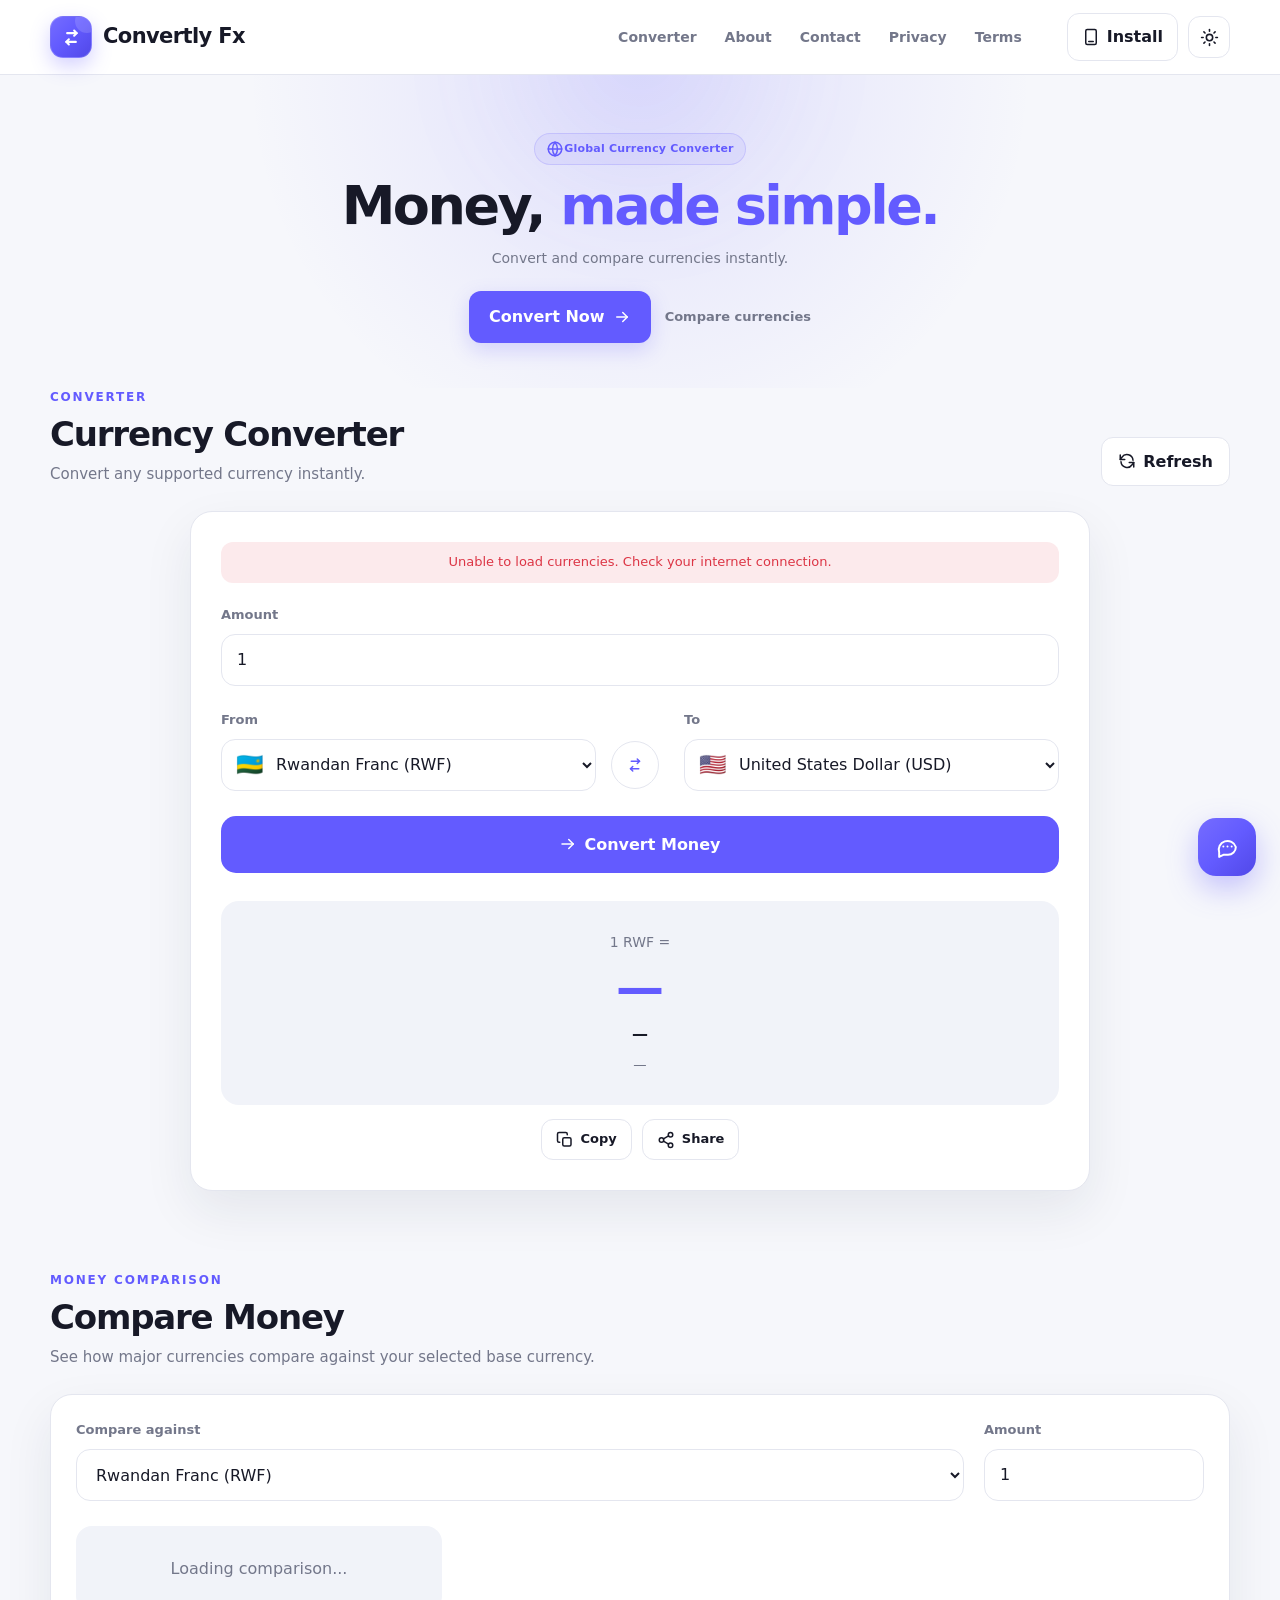
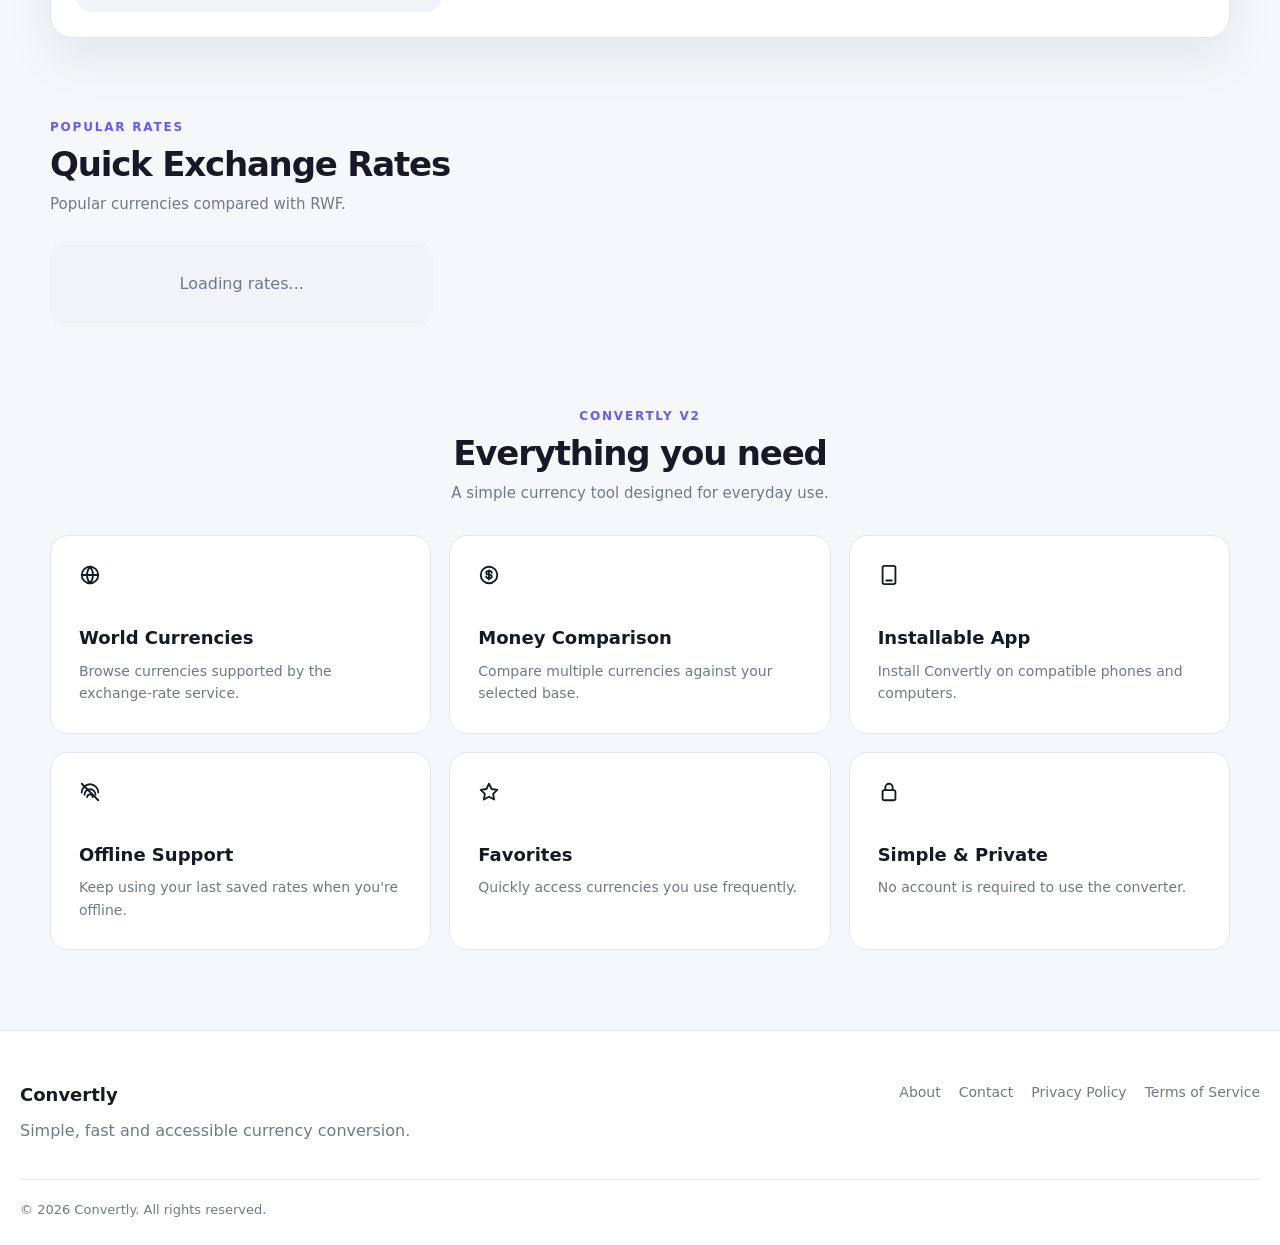
==== commit 2ae2fd7e: "Update print statement from 'Hello' to 'Goodbye'" ====
--- a/index.html
+++ b/index.html
@@ -7,7 +7,7 @@
         content="width=device-width, initial-scale=1.0"
     >
 
-    <title>Convertly — Currency Converter</title>
+    <title>Convertly Fx Currency Converter</title>
 
     <meta
         name="description"
@@ -20,7 +20,20 @@
     <link rel="stylesheet" href="style.css">
     <link rel="icon" type="image/svg+xml" href="logo.svg">
 <link rel="apple-touch-icon" href="logo.svg">
-
+    
+<!-- Google tag (gtag.js) -->
+<script async src="https://www.googletagmanager.com/gtag/js?id=G-N41B40BS9C"></script>
+<script>
+  window.dataLayer = window.dataLayer || [];
+  function gtag(){dataLayer.push(arguments);}
+  gtag('js', new Date());
+
+  gtag('config', 'G-N41B40BS9C');
+
+    <script async src="https://pagead2.googlesyndication.com/pagead/js/adsbygoogle.js?client=ca-pub-4529909301575902"
+     crossorigin="anonymous"></script>
+    
+</script>
 
 </head>
 
@@ -52,7 +65,7 @@
 
                 </span>
 
-                <span>Convertly</span>
+                <span>Convertly Fx</span>
 
             </a>
 
@@ -1157,4 +1170,4 @@
     <script src="script.js"></script>
 
 </body>
-</html>+</html>
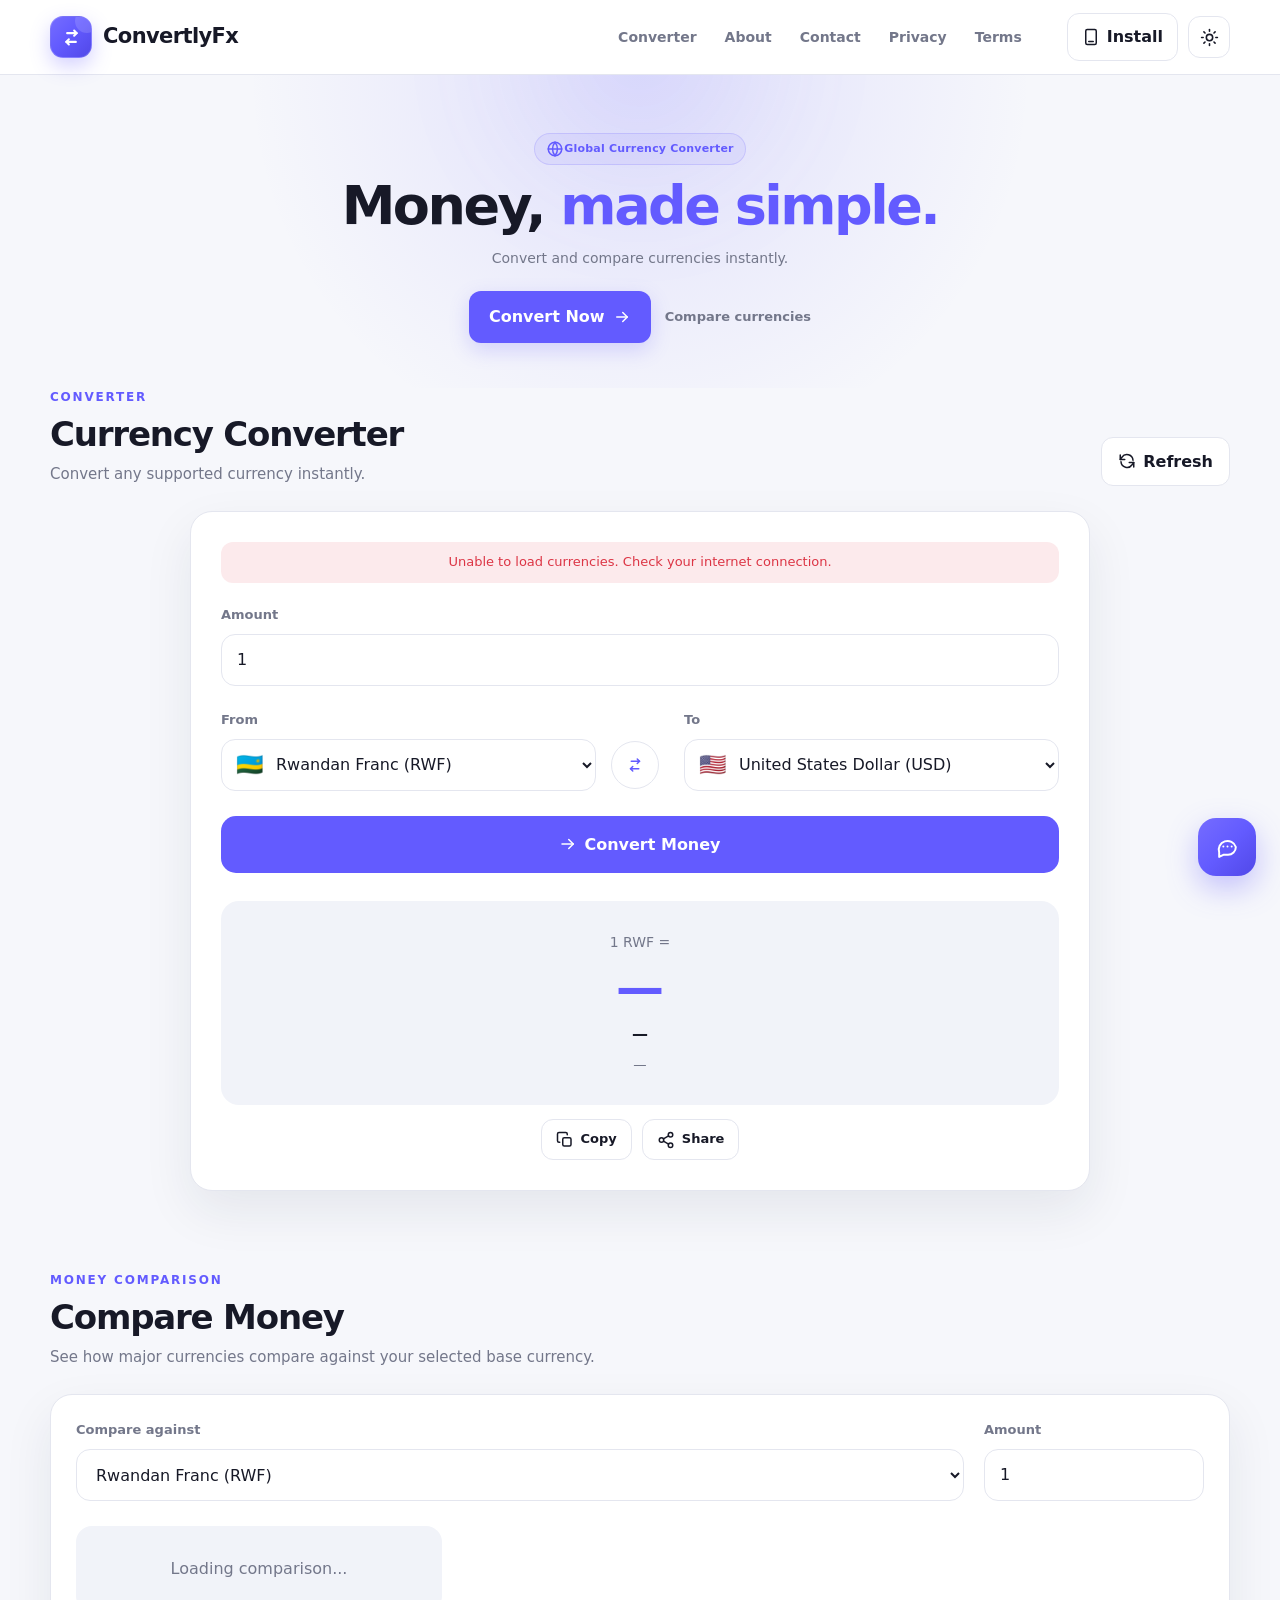
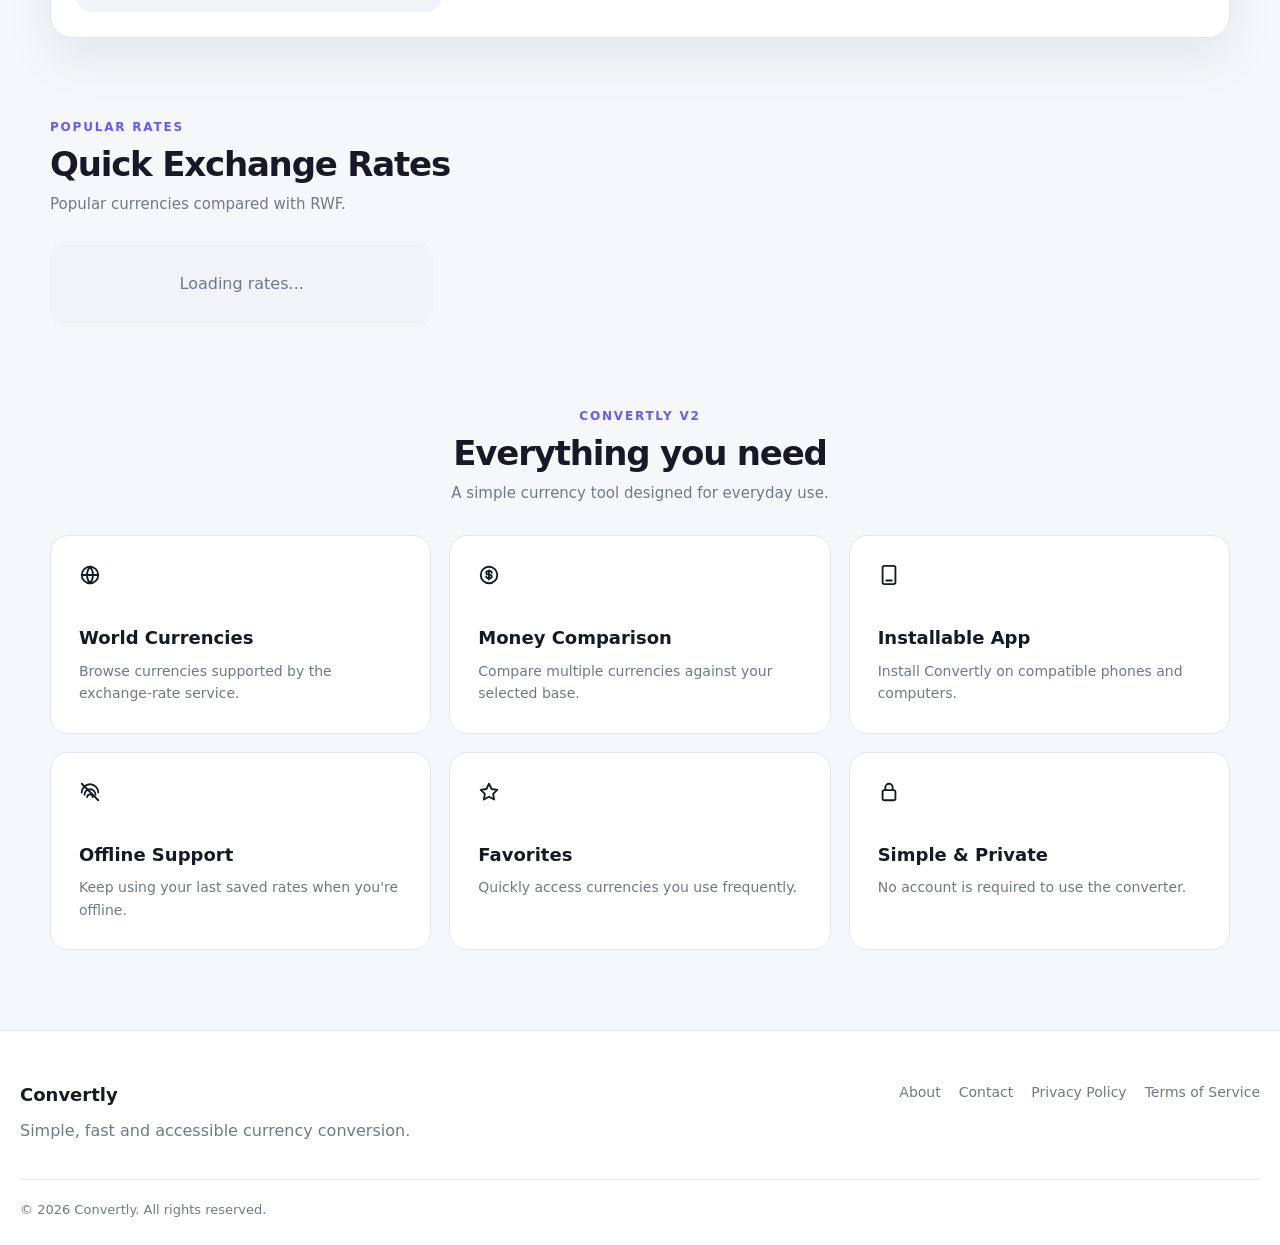
==== commit e9db9ee0: "ADS" ====
--- a/index.html
+++ b/index.html
@@ -30,11 +30,9 @@
 
   gtag('config', 'G-N41B40BS9C');
 
-    <script async src="https://pagead2.googlesyndication.com/pagead/js/adsbygoogle.js?client=ca-pub-4529909301575902"
+</script>
+<script async src="https://pagead2.googlesyndication.com/pagead/js/adsbygoogle.js?client=ca-pub-4529909301575902"
      crossorigin="anonymous"></script>
-    
-</script>
-
 </head>
 
 <body>
@@ -65,7 +63,7 @@
 
                 </span>
 
-                <span>Convertly Fx</span>
+                <span>ConvertlyFx</span>
 
             </a>
 
